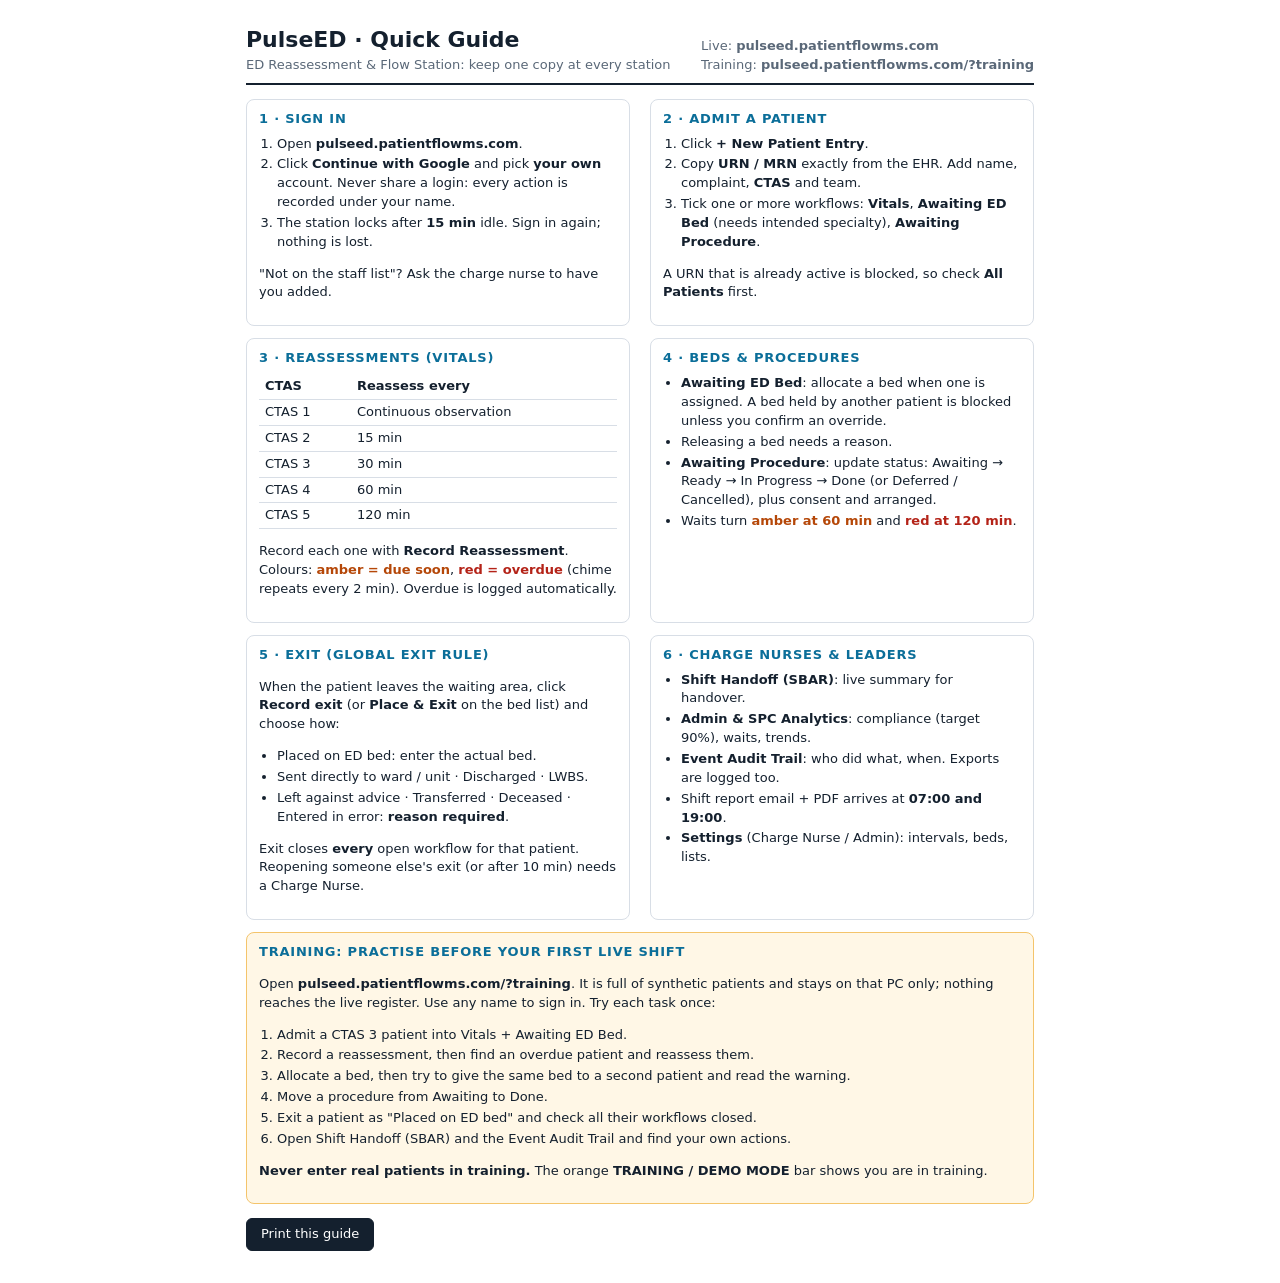
==== quick-guide.html @ ad15fa2b "Add files via upload" ====
<!doctype html>
<html lang="en">
<head>
<meta charset="utf-8">
<meta name="viewport" content="width=device-width, initial-scale=1">
<title>PulseED Quick Guide</title>
<style>
  :root { --ink: #14202e; --muted: #5a6878; --line: #d8dee6; --bg: #ffffff; --accent: #0b6e99; --red: #b42318; --amber: #b54708; --green: #067647; }
  * { box-sizing: border-box; }
  body { margin: 0; background: var(--bg); color: var(--ink); font: 13px/1.45 system-ui, -apple-system, "Segoe UI", Roboto, sans-serif; }
  .page { max-width: 820px; margin: 0 auto; padding: 24px 16px 32px; }
  header { display: flex; justify-content: space-between; align-items: flex-end; gap: 12px; border-bottom: 2px solid var(--ink); padding-bottom: 8px; margin-bottom: 14px; flex-wrap: wrap; }
  h1 { font-size: 22px; margin: 0; }
  header p { margin: 0; color: var(--muted); }
  h2 { font-size: 13px; text-transform: uppercase; letter-spacing: .06em; color: var(--accent); margin: 0 0 6px; }
  .grid { display: grid; grid-template-columns: 1fr 1fr; gap: 12px 20px; }
  section { border: 1px solid var(--line); border-radius: 8px; padding: 10px 12px; break-inside: avoid; }
  ol, ul { margin: 0; padding-left: 18px; }
  li { margin: 2px 0; }
  table { width: 100%; border-collapse: collapse; }
  td, th { text-align: left; padding: 3px 6px; border-bottom: 1px solid var(--line); vertical-align: top; }
  th { font-weight: 600; }
  .wide { grid-column: 1 / -1; }
  .red { color: var(--red); font-weight: 600; } .amber { color: var(--amber); font-weight: 600; } .green { color: var(--green); font-weight: 600; }
  .note { background: #fff7e6; border-color: #f4c46b; }
  .links a { color: var(--accent); }
  .print { margin-top: 14px; }
  button { font: inherit; padding: 6px 14px; border: 1px solid var(--ink); background: var(--ink); color: #fff; border-radius: 6px; cursor: pointer; }
  @media (max-width: 640px) { .grid { grid-template-columns: 1fr; } }
  @media print { .page { padding: 0; max-width: none; } .print { display: none; } body { font-size: 11.5px; } @page { size: A4; margin: 12mm; } }
</style>
</head>
<body>
<div class="page">
  <header>
    <div><h1>PulseED · Quick Guide</h1><p>ED Reassessment &amp; Flow Station: keep one copy at every station</p></div>
    <p class="links">Live: <b>pulseed.patientflowms.com</b><br>Training: <b>pulseed.patientflowms.com/?training</b></p>
  </header>

  <div class="grid">
    <section>
      <h2>1 · Sign in</h2>
      <ol>
        <li>Open <b>pulseed.patientflowms.com</b>.</li>
        <li>Click <b>Continue with Google</b> and pick <b>your own</b> account. Never share a login: every action is recorded under your name.</li>
        <li>The station locks after <b>15 min</b> idle. Sign in again; nothing is lost.</li>
      </ol>
      <p>"Not on the staff list"? Ask the charge nurse to have you added.</p>
    </section>

    <section>
      <h2>2 · Admit a patient</h2>
      <ol>
        <li>Click <b>+ New Patient Entry</b>.</li>
        <li>Copy <b>URN / MRN</b> exactly from the EHR. Add name, complaint, <b>CTAS</b> and team.</li>
        <li>Tick one or more workflows: <b>Vitals</b>, <b>Awaiting ED Bed</b> (needs intended specialty), <b>Awaiting Procedure</b>.</li>
      </ol>
      <p>A URN that is already active is blocked, so check <b>All Patients</b> first.</p>
    </section>

    <section>
      <h2>3 · Reassessments (Vitals)</h2>
      <table>
        <tr><th>CTAS</th><th>Reassess every</th></tr>
        <tr><td>CTAS 1</td><td>Continuous observation</td></tr>
        <tr><td>CTAS 2</td><td>15 min</td></tr>
        <tr><td>CTAS 3</td><td>30 min</td></tr>
        <tr><td>CTAS 4</td><td>60 min</td></tr>
        <tr><td>CTAS 5</td><td>120 min</td></tr>
      </table>
      <p>Record each one with <b>Record Reassessment</b>. Colours: <span class="amber">amber = due soon</span>, <span class="red">red = overdue</span> (chime repeats every 2 min). Overdue is logged automatically.</p>
    </section>

    <section>
      <h2>4 · Beds &amp; procedures</h2>
      <ul>
        <li><b>Awaiting ED Bed</b>: allocate a bed when one is assigned. A bed held by another patient is blocked unless you confirm an override.</li>
        <li>Releasing a bed needs a reason.</li>
        <li><b>Awaiting Procedure</b>: update status: Awaiting → Ready → In Progress → Done (or Deferred / Cancelled), plus consent and arranged.</li>
        <li>Waits turn <span class="amber">amber at 60 min</span> and <span class="red">red at 120 min</span>.</li>
      </ul>
    </section>

    <section>
      <h2>5 · Exit (Global Exit Rule)</h2>
      <p>When the patient leaves the waiting area, click <b>Record exit</b> (or <b>Place &amp; Exit</b> on the bed list) and choose how:</p>
      <ul>
        <li>Placed on ED bed: enter the actual bed.</li>
        <li>Sent directly to ward / unit · Discharged · LWBS.</li>
        <li>Left against advice · Transferred · Deceased · Entered in error: <b>reason required</b>.</li>
      </ul>
      <p>Exit closes <b>every</b> open workflow for that patient. Reopening someone else's exit (or after 10 min) needs a Charge Nurse.</p>
    </section>

    <section>
      <h2>6 · Charge nurses &amp; leaders</h2>
      <ul>
        <li><b>Shift Handoff (SBAR)</b>: live summary for handover.</li>
        <li><b>Admin &amp; SPC Analytics</b>: compliance (target 90%), waits, trends.</li>
        <li><b>Event Audit Trail</b>: who did what, when. Exports are logged too.</li>
        <li>Shift report email + PDF arrives at <b>07:00 and 19:00</b>.</li>
        <li><b>Settings</b> (Charge Nurse / Admin): intervals, beds, lists.</li>
      </ul>
    </section>

    <section class="wide note">
      <h2>Training: practise before your first live shift</h2>
      <p>Open <b>pulseed.patientflowms.com/?training</b>. It is full of synthetic patients and stays on that PC only; nothing reaches the live register. Use any name to sign in. Try each task once:</p>
      <ol>
        <li>Admit a CTAS 3 patient into Vitals + Awaiting ED Bed.</li>
        <li>Record a reassessment, then find an overdue patient and reassess them.</li>
        <li>Allocate a bed, then try to give the same bed to a second patient and read the warning.</li>
        <li>Move a procedure from Awaiting to Done.</li>
        <li>Exit a patient as "Placed on ED bed" and check all their workflows closed.</li>
        <li>Open Shift Handoff (SBAR) and the Event Audit Trail and find your own actions.</li>
      </ol>
      <p><b>Never enter real patients in training.</b> The orange <b>TRAINING / DEMO MODE</b> bar shows you are in training.</p>
    </section>
  </div>

  <div class="print"><button onclick="window.print()">Print this guide</button></div>
</div>
</body>
</html>
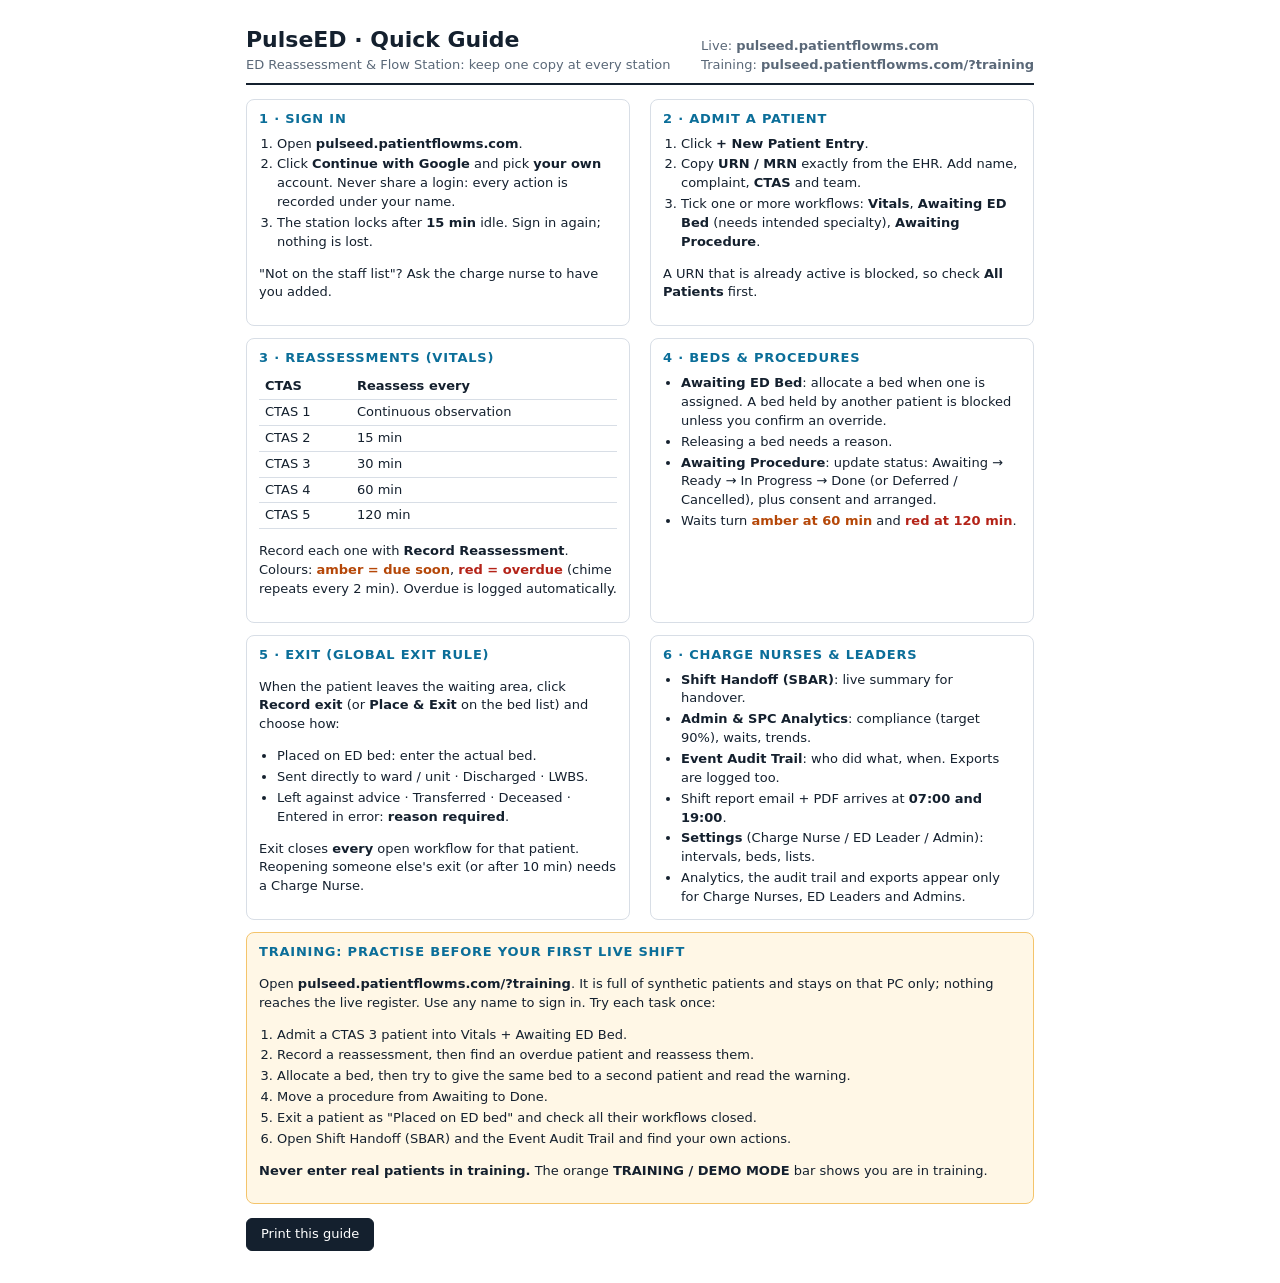
==== commit bf6f0416: "Add files via upload" ====
--- a/quick-guide.html
+++ b/quick-guide.html
@@ -99,7 +99,8 @@
         <li><b>Admin &amp; SPC Analytics</b>: compliance (target 90%), waits, trends.</li>
         <li><b>Event Audit Trail</b>: who did what, when. Exports are logged too.</li>
         <li>Shift report email + PDF arrives at <b>07:00 and 19:00</b>.</li>
-        <li><b>Settings</b> (Charge Nurse / Admin): intervals, beds, lists.</li>
+        <li><b>Settings</b> (Charge Nurse / ED Leader / Admin): intervals, beds, lists.</li>
+        <li>Analytics, the audit trail and exports appear only for Charge Nurses, ED Leaders and Admins.</li>
       </ul>
     </section>
 
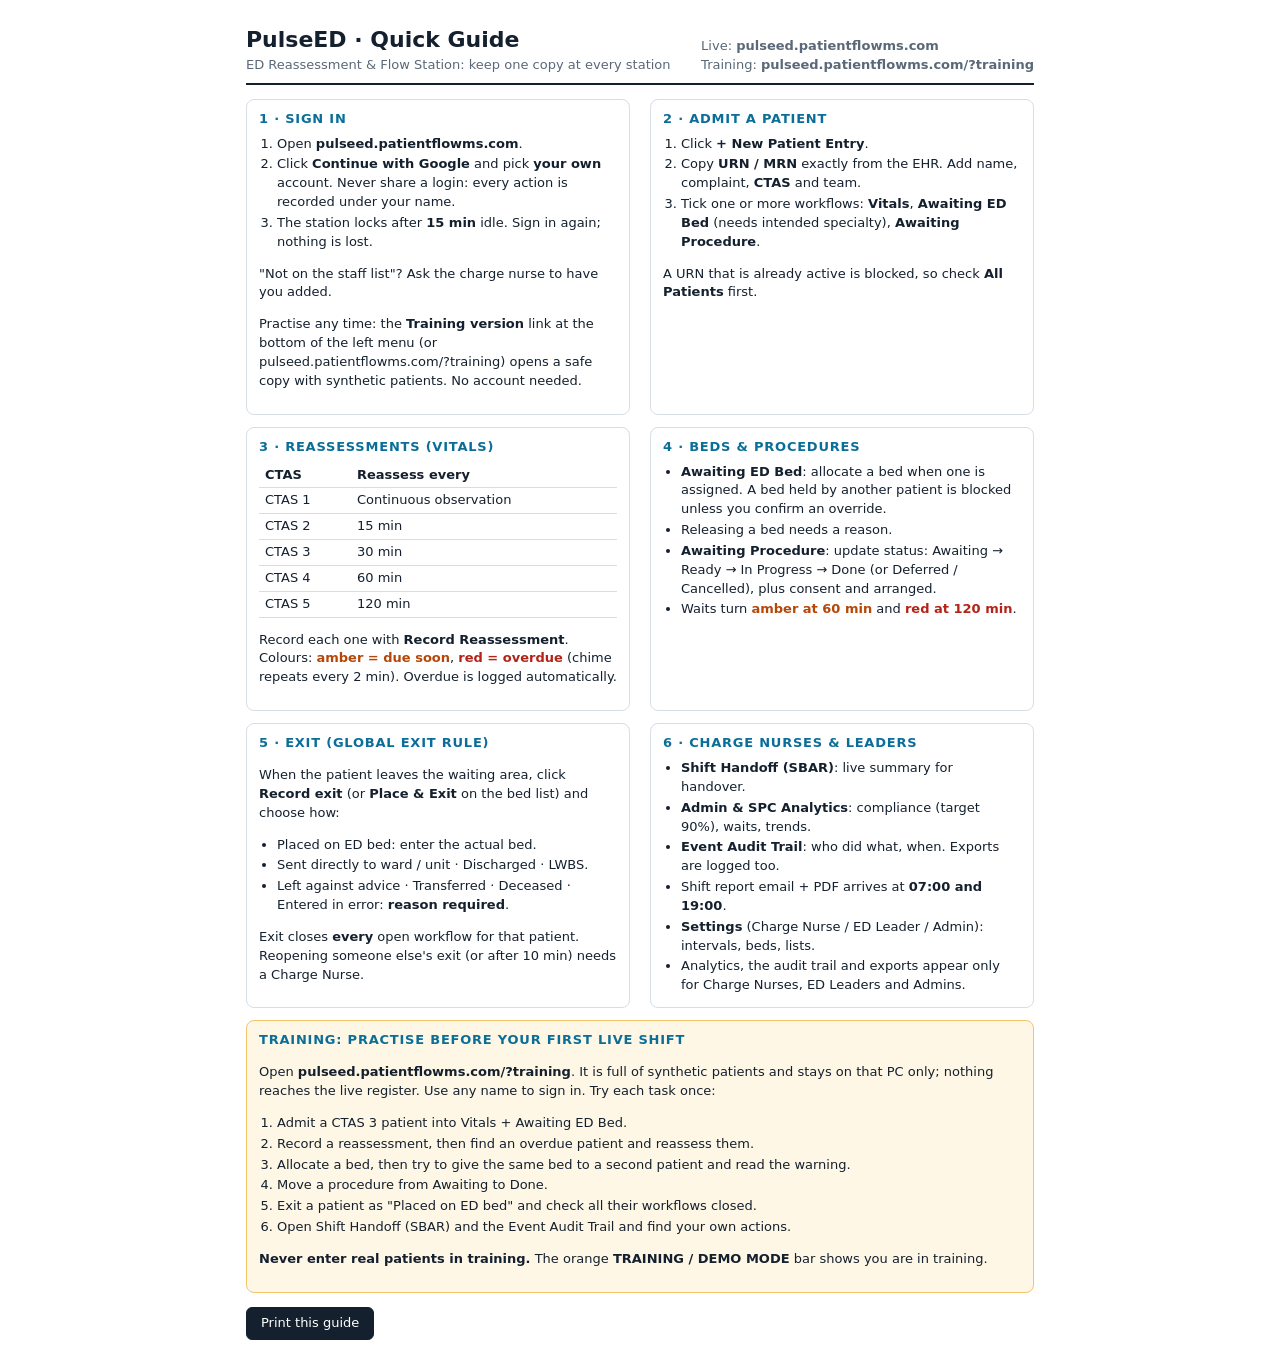
==== commit 40e53a91: "Add files via upload" ====
--- a/quick-guide.html
+++ b/quick-guide.html
@@ -46,6 +46,7 @@
         <li>The station locks after <b>15 min</b> idle. Sign in again; nothing is lost.</li>
       </ol>
       <p>"Not on the staff list"? Ask the charge nurse to have you added.</p>
+      <p>Practise any time: the <b>Training version</b> link at the bottom of the left menu (or pulseed.patientflowms.com/?training) opens a safe copy with synthetic patients. No account needed.</p>
     </section>
 
     <section>
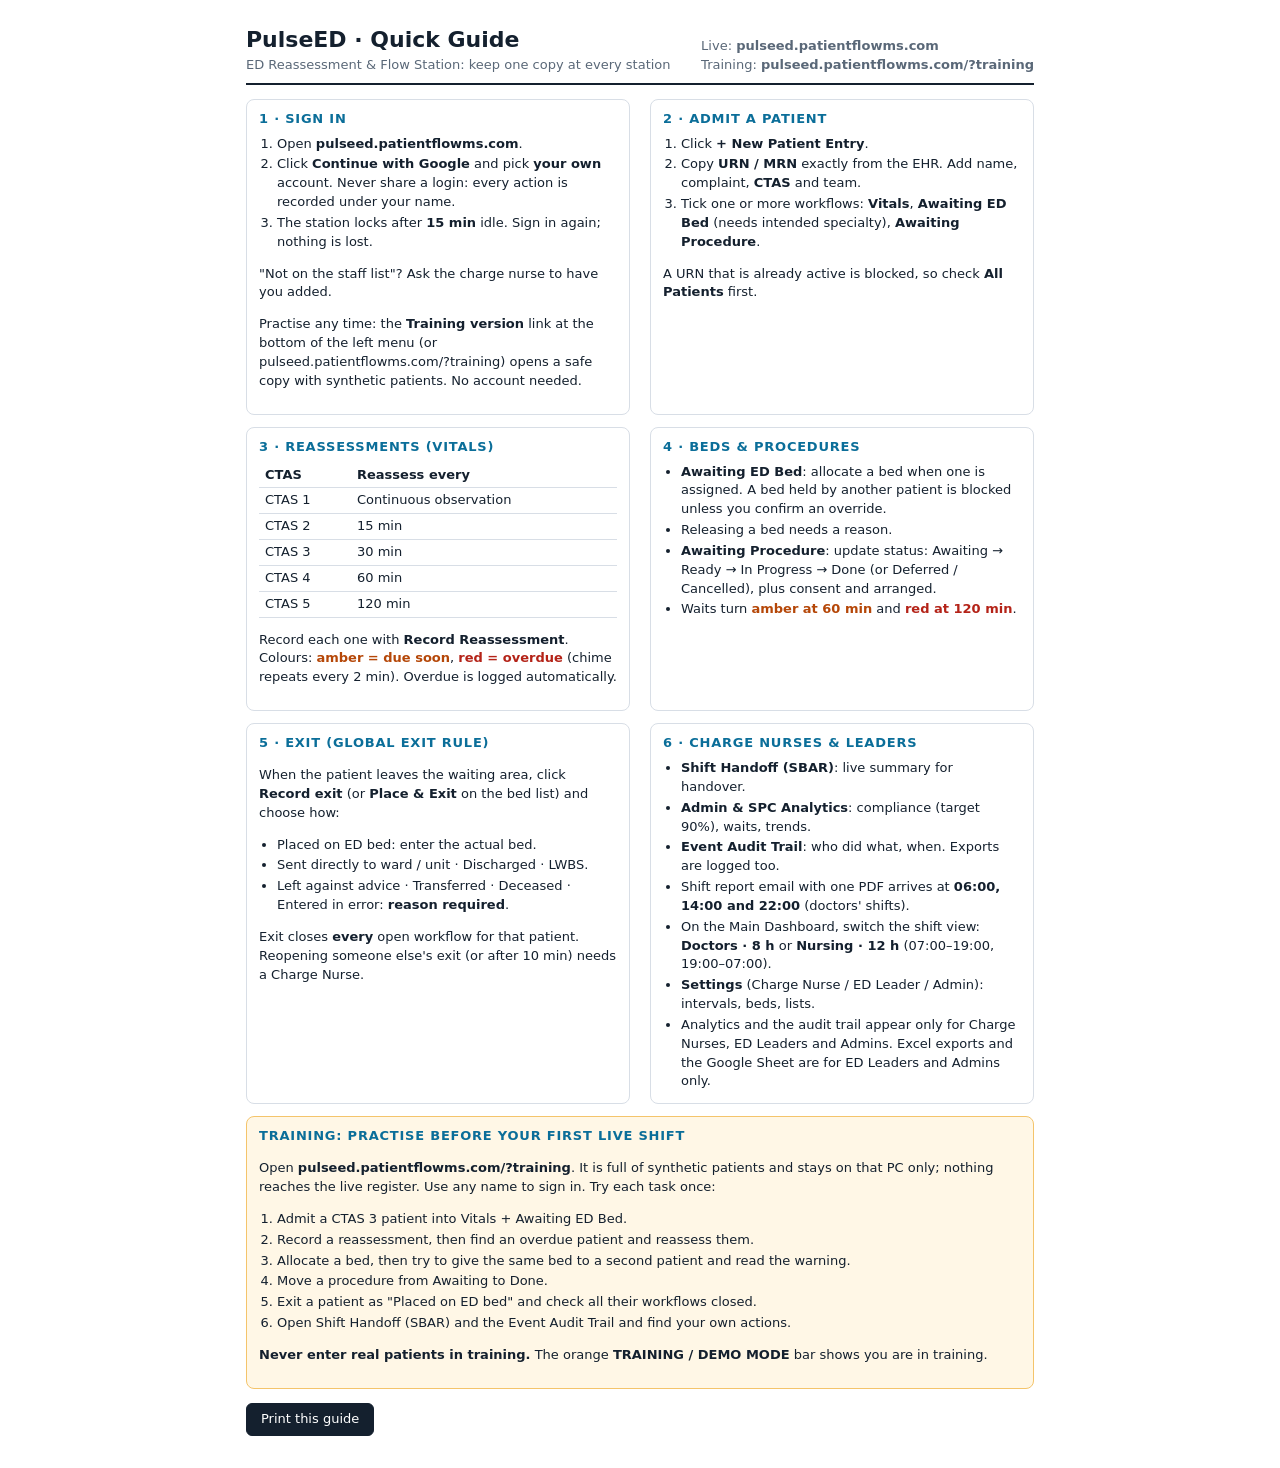
==== commit 09c11e45: "Add files via upload" ====
--- a/quick-guide.html
+++ b/quick-guide.html
@@ -99,9 +99,10 @@
         <li><b>Shift Handoff (SBAR)</b>: live summary for handover.</li>
         <li><b>Admin &amp; SPC Analytics</b>: compliance (target 90%), waits, trends.</li>
         <li><b>Event Audit Trail</b>: who did what, when. Exports are logged too.</li>
-        <li>Shift report email + PDF arrives at <b>07:00 and 19:00</b>.</li>
+        <li>Shift report email with one PDF arrives at <b>06:00, 14:00 and 22:00</b> (doctors' shifts).</li>
+        <li>On the Main Dashboard, switch the shift view: <b>Doctors · 8 h</b> or <b>Nursing · 12 h</b> (07:00–19:00, 19:00–07:00).</li>
         <li><b>Settings</b> (Charge Nurse / ED Leader / Admin): intervals, beds, lists.</li>
-        <li>Analytics, the audit trail and exports appear only for Charge Nurses, ED Leaders and Admins.</li>
+        <li>Analytics and the audit trail appear only for Charge Nurses, ED Leaders and Admins. Excel exports and the Google Sheet are for ED Leaders and Admins only.</li>
       </ul>
     </section>
 
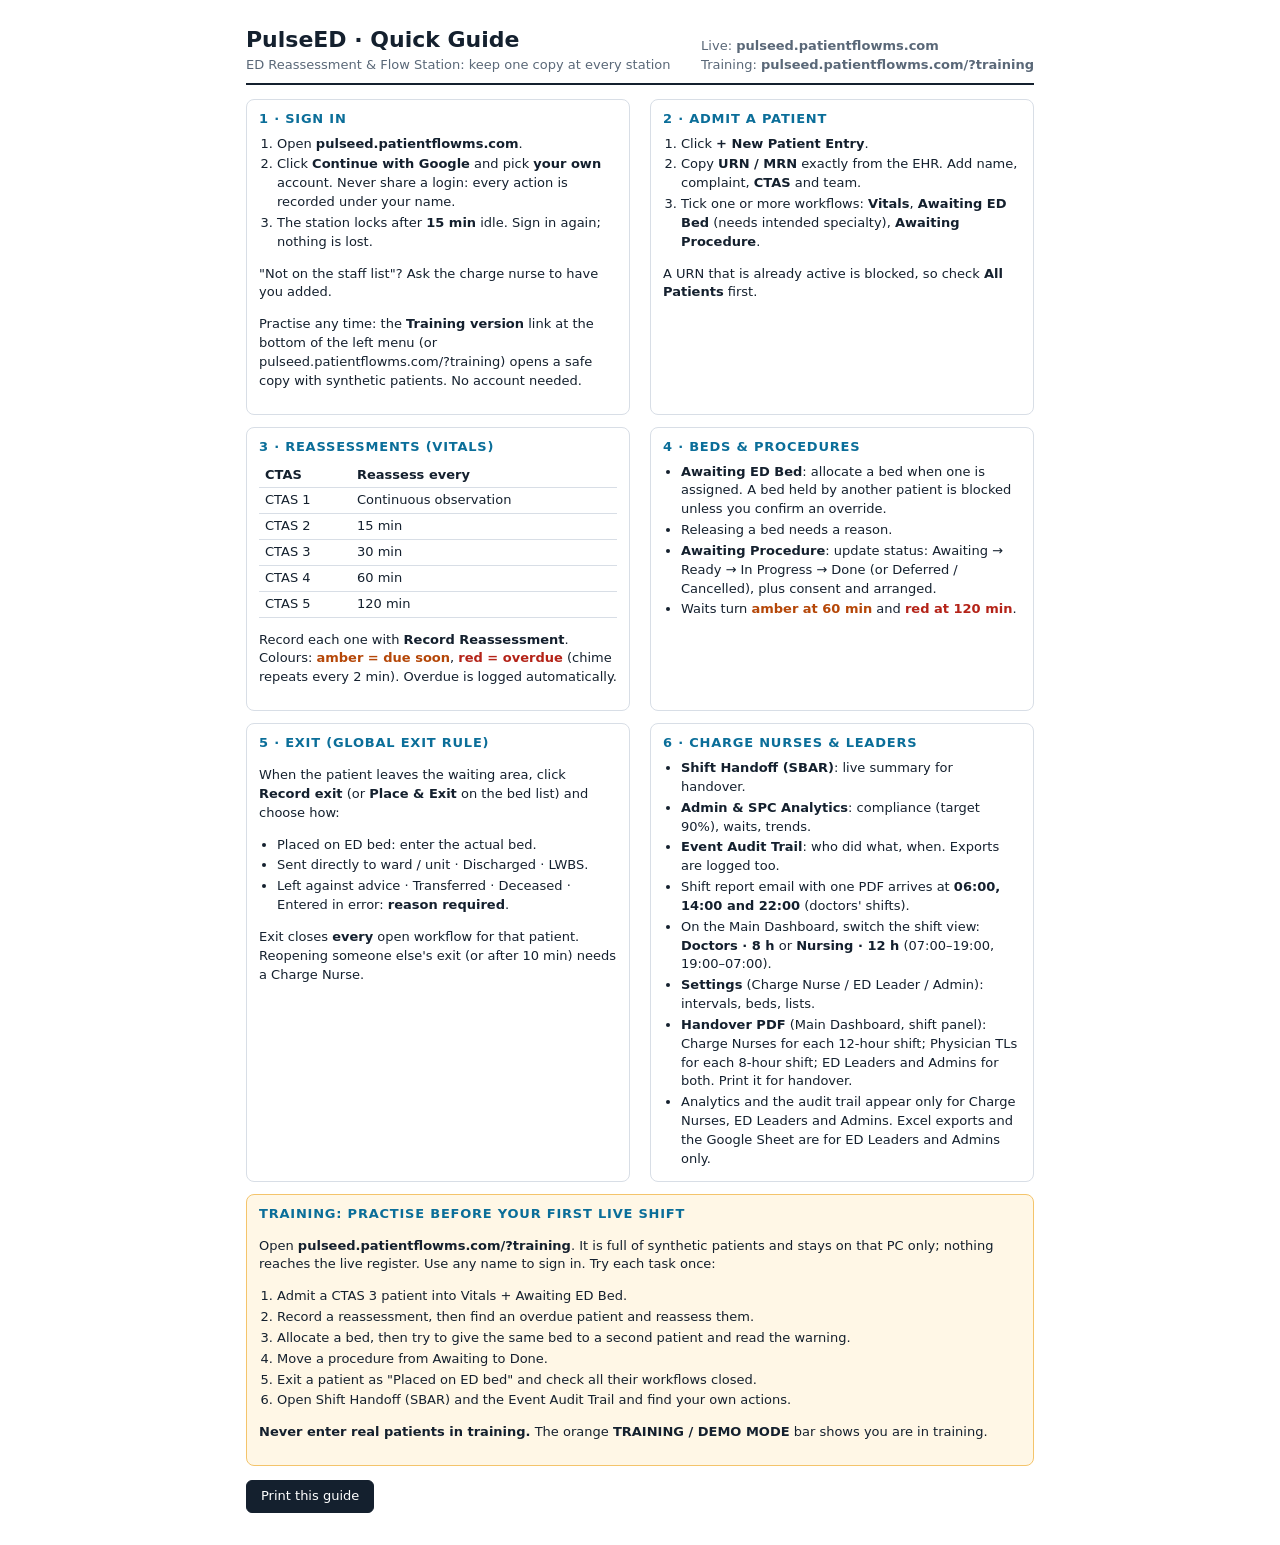
==== commit 52bab71a: "Add files via upload" ====
--- a/quick-guide.html
+++ b/quick-guide.html
@@ -102,6 +102,7 @@
         <li>Shift report email with one PDF arrives at <b>06:00, 14:00 and 22:00</b> (doctors' shifts).</li>
         <li>On the Main Dashboard, switch the shift view: <b>Doctors · 8 h</b> or <b>Nursing · 12 h</b> (07:00–19:00, 19:00–07:00).</li>
         <li><b>Settings</b> (Charge Nurse / ED Leader / Admin): intervals, beds, lists.</li>
+        <li><b>Handover PDF</b> (Main Dashboard, shift panel): Charge Nurses for each 12-hour shift; Physician TLs for each 8-hour shift; ED Leaders and Admins for both. Print it for handover.</li>
         <li>Analytics and the audit trail appear only for Charge Nurses, ED Leaders and Admins. Excel exports and the Google Sheet are for ED Leaders and Admins only.</li>
       </ul>
     </section>
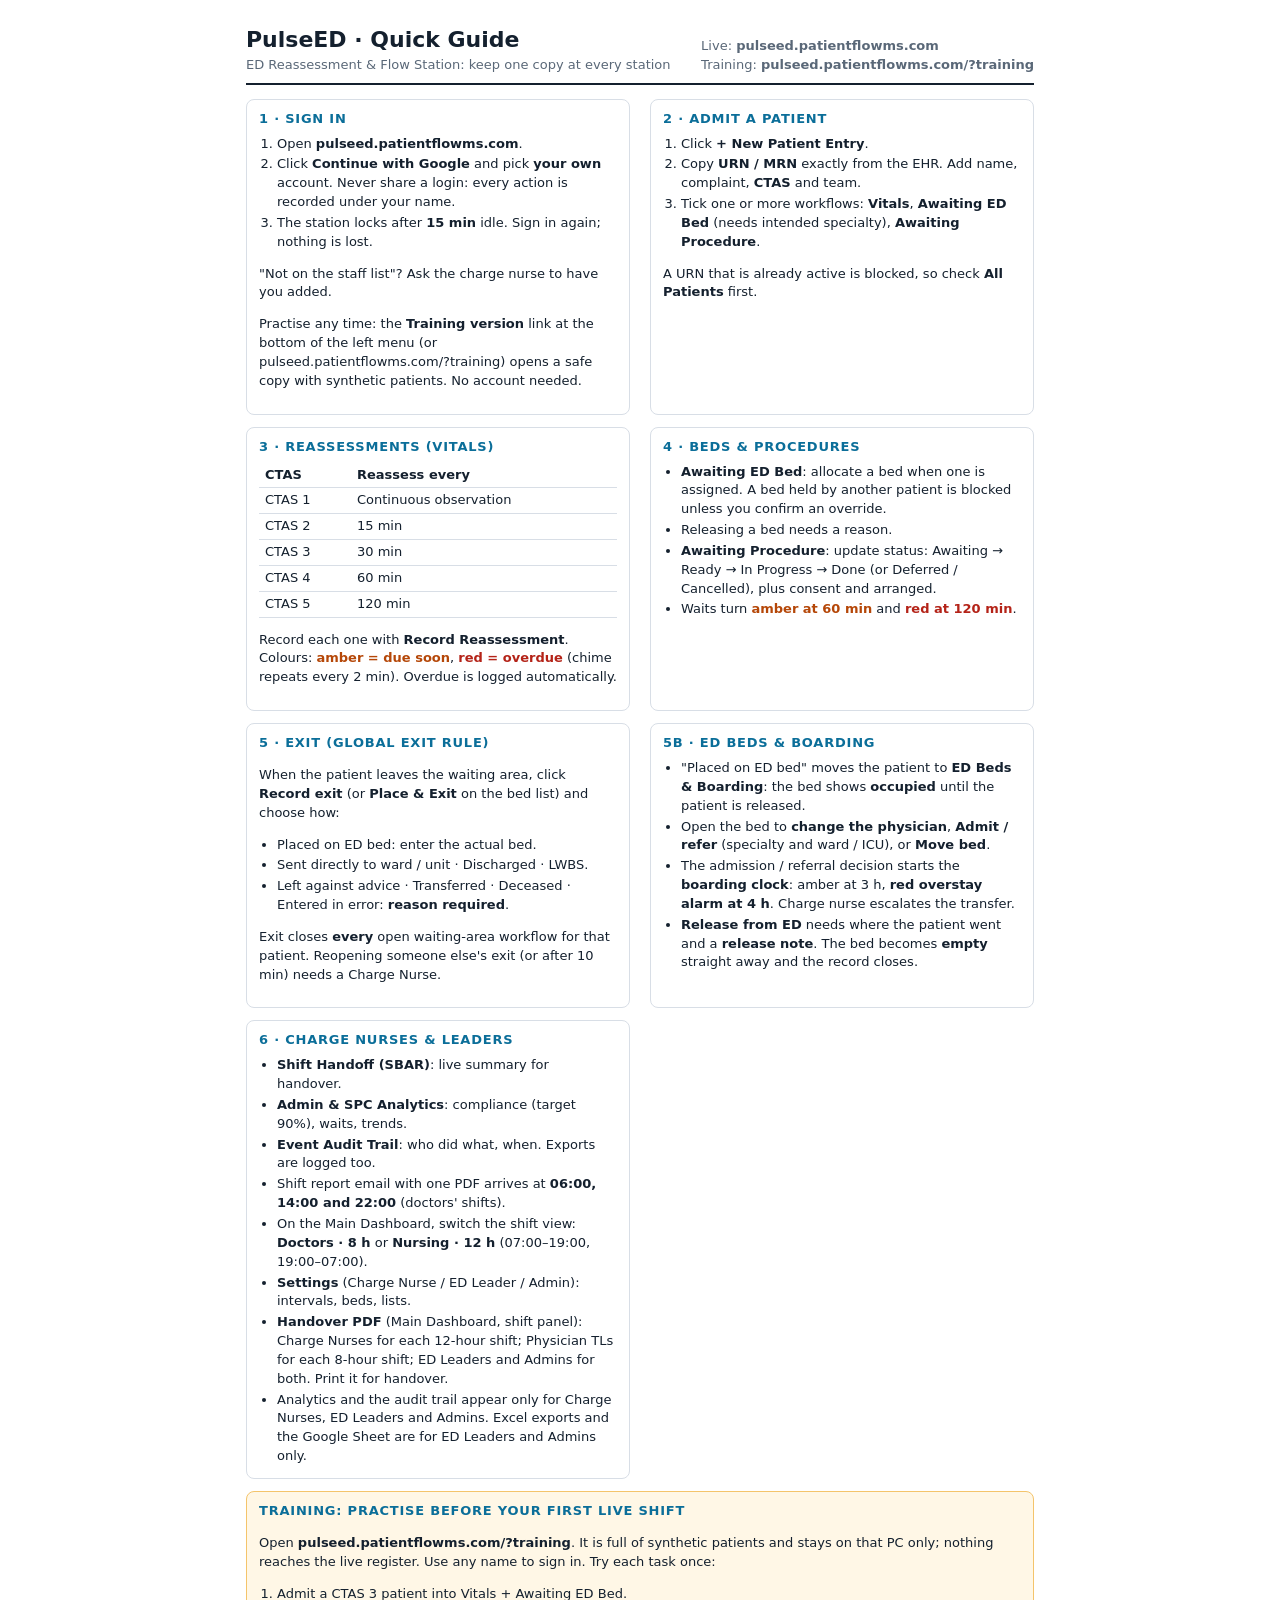
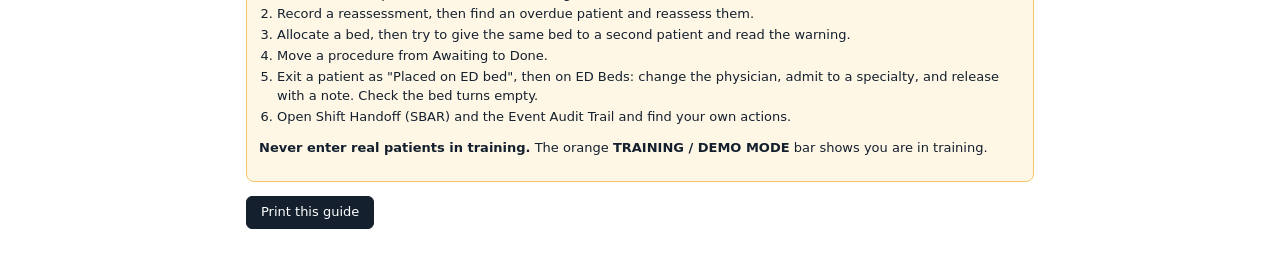
==== commit e6070d9e: "Add files via upload" ====
--- a/quick-guide.html
+++ b/quick-guide.html
@@ -90,7 +90,17 @@
         <li>Sent directly to ward / unit · Discharged · LWBS.</li>
         <li>Left against advice · Transferred · Deceased · Entered in error: <b>reason required</b>.</li>
       </ul>
-      <p>Exit closes <b>every</b> open workflow for that patient. Reopening someone else's exit (or after 10 min) needs a Charge Nurse.</p>
+      <p>Exit closes <b>every</b> open waiting-area workflow for that patient. Reopening someone else's exit (or after 10 min) needs a Charge Nurse.</p>
+    </section>
+
+    <section>
+      <h2>5b · ED Beds &amp; Boarding</h2>
+      <ul>
+        <li>"Placed on ED bed" moves the patient to <b>ED Beds &amp; Boarding</b>: the bed shows <b>occupied</b> until the patient is released.</li>
+        <li>Open the bed to <b>change the physician</b>, <b>Admit / refer</b> (specialty and ward / ICU), or <b>Move bed</b>.</li>
+        <li>The admission / referral decision starts the <b>boarding clock</b>: amber at 3 h, <b>red overstay alarm at 4 h</b>. Charge nurse escalates the transfer.</li>
+        <li><b>Release from ED</b> needs where the patient went and a <b>release note</b>. The bed becomes <b>empty</b> straight away and the record closes.</li>
+      </ul>
     </section>
 
     <section>
@@ -115,7 +125,7 @@
         <li>Record a reassessment, then find an overdue patient and reassess them.</li>
         <li>Allocate a bed, then try to give the same bed to a second patient and read the warning.</li>
         <li>Move a procedure from Awaiting to Done.</li>
-        <li>Exit a patient as "Placed on ED bed" and check all their workflows closed.</li>
+        <li>Exit a patient as "Placed on ED bed", then on ED Beds: change the physician, admit to a specialty, and release with a note. Check the bed turns empty.</li>
         <li>Open Shift Handoff (SBAR) and the Event Audit Trail and find your own actions.</li>
       </ol>
       <p><b>Never enter real patients in training.</b> The orange <b>TRAINING / DEMO MODE</b> bar shows you are in training.</p>
